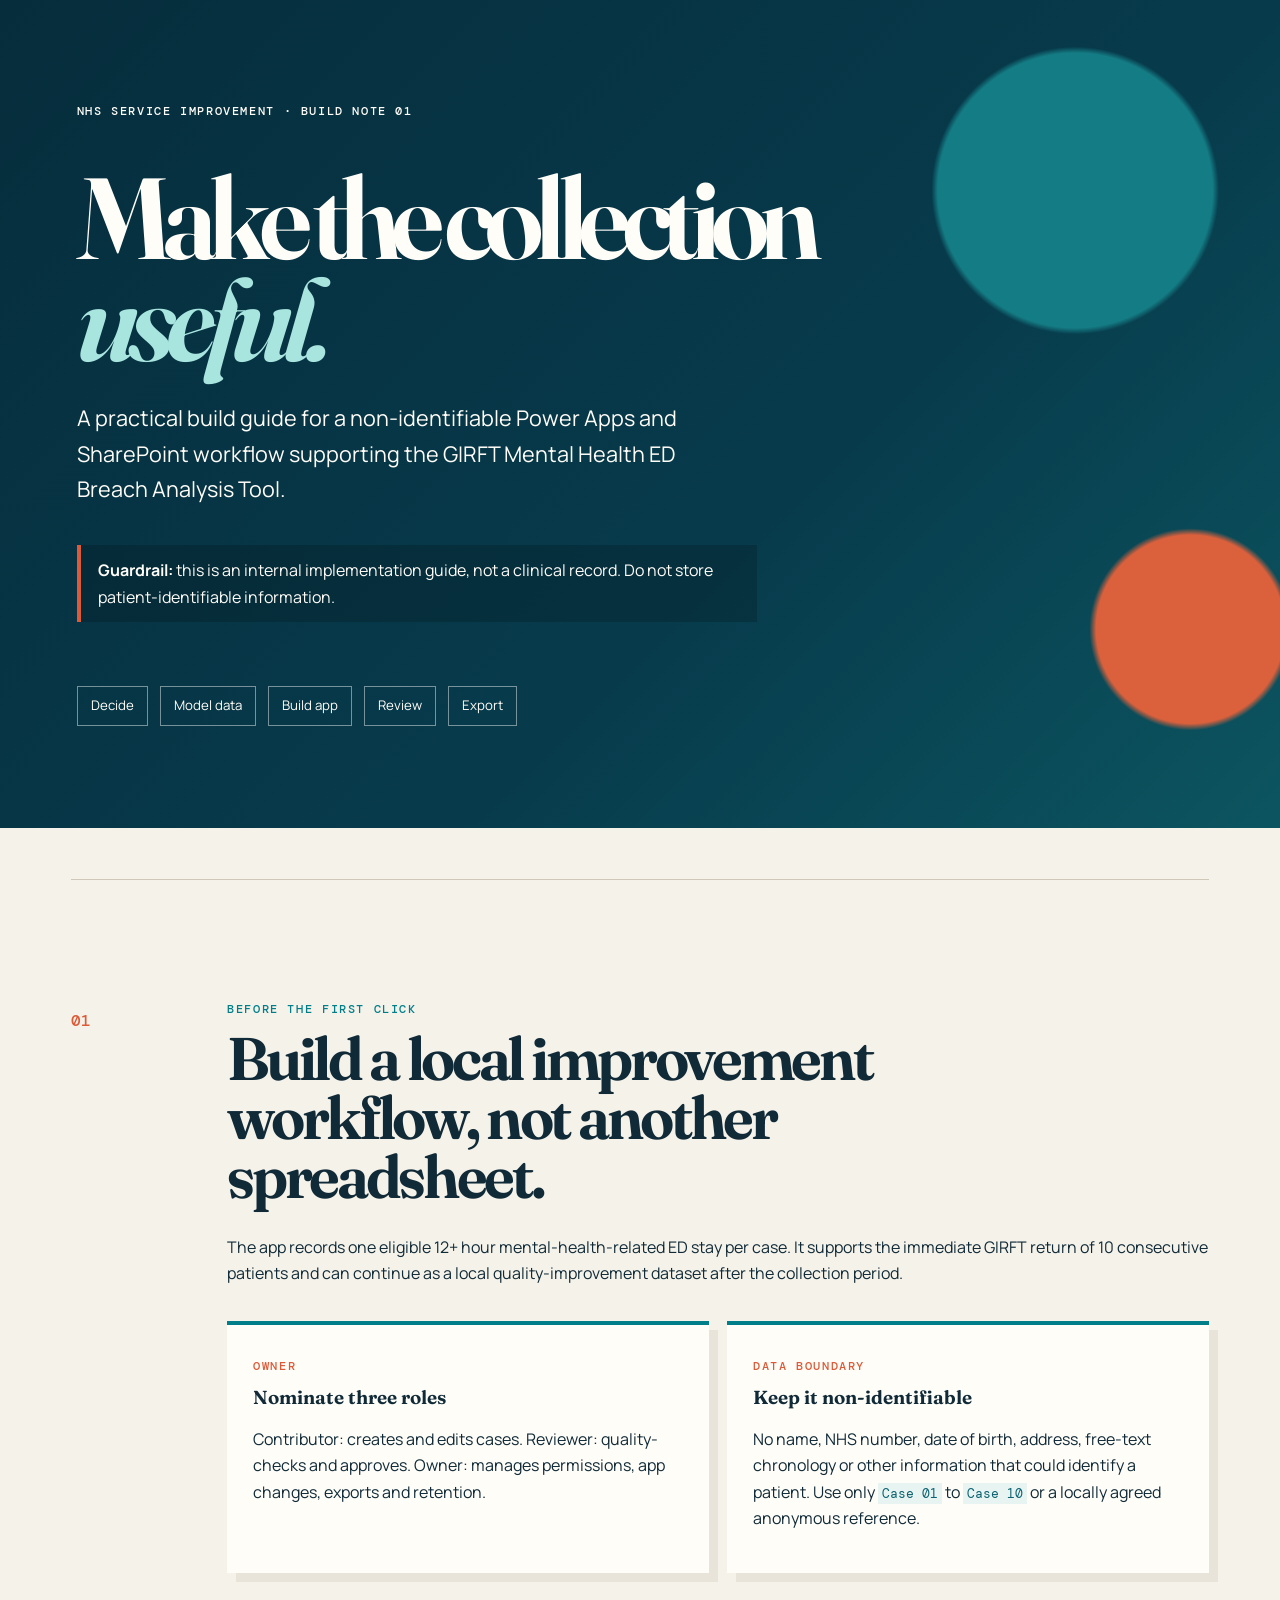
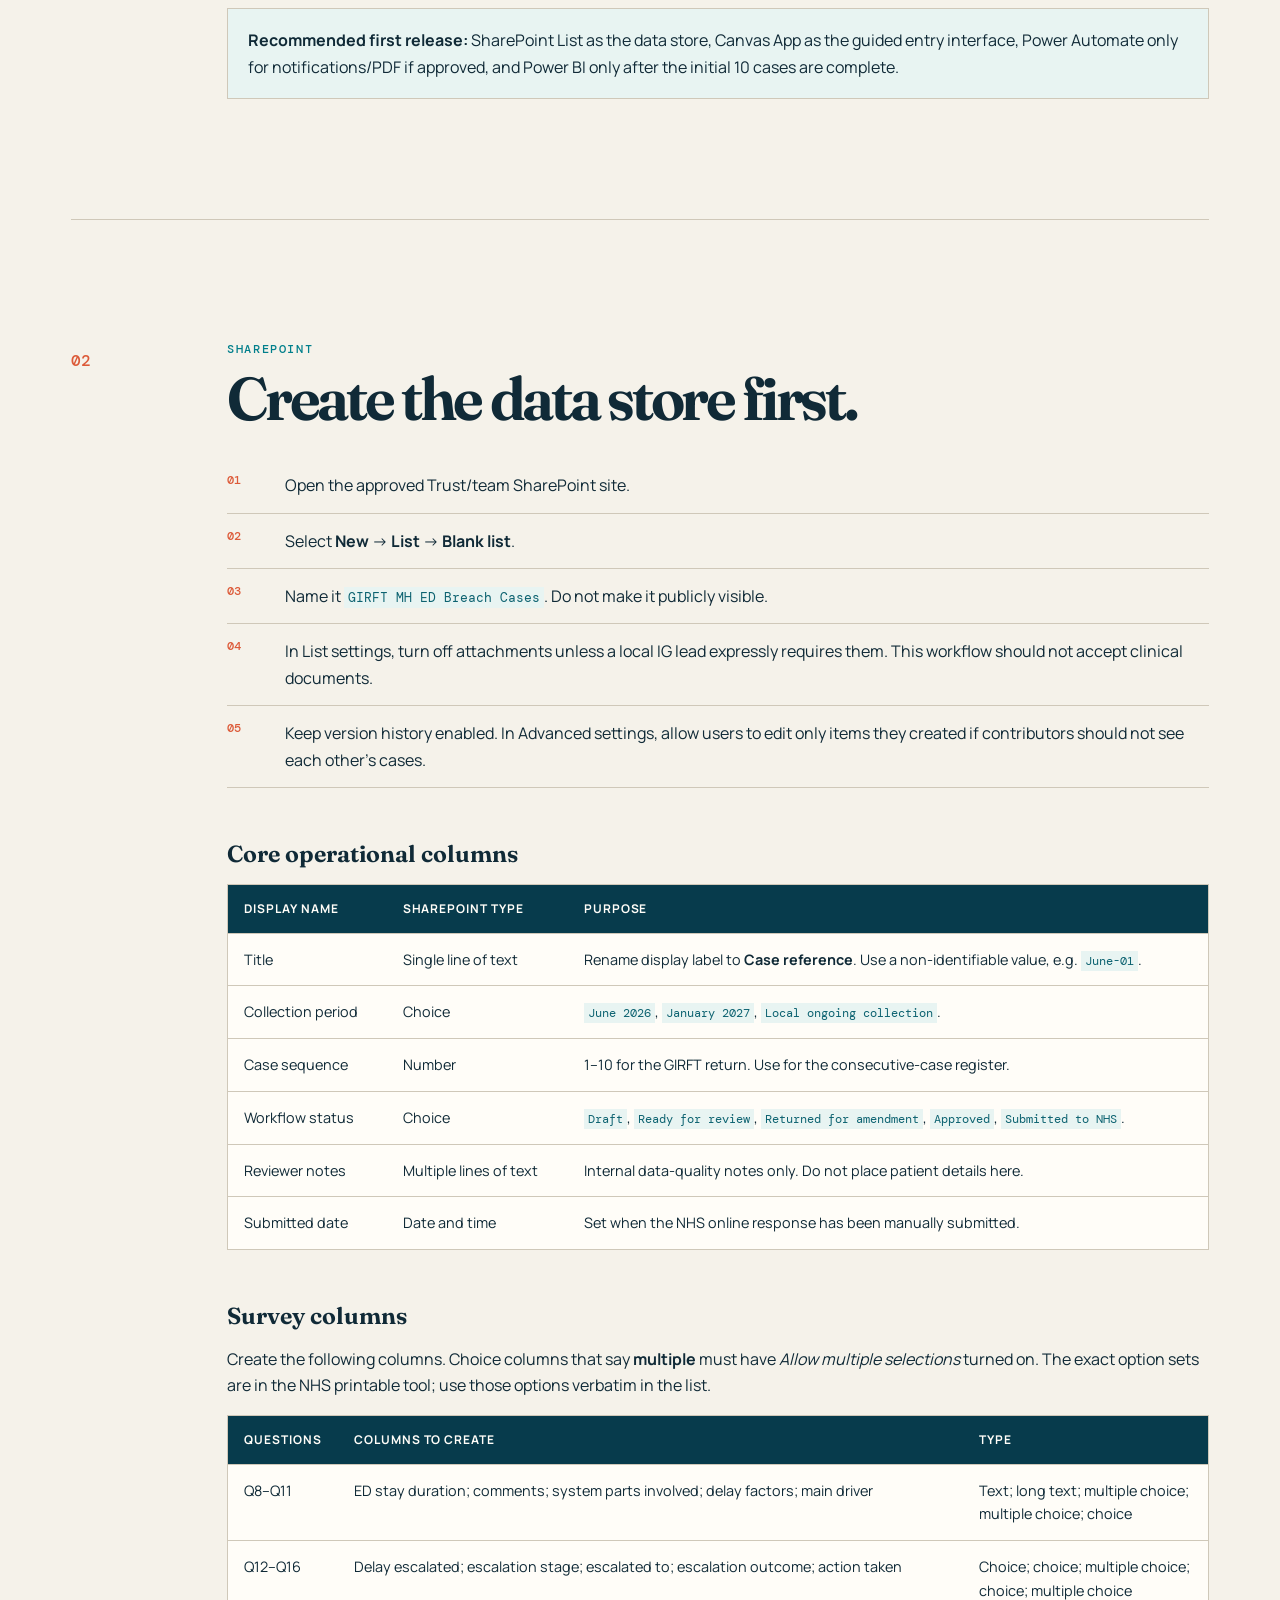
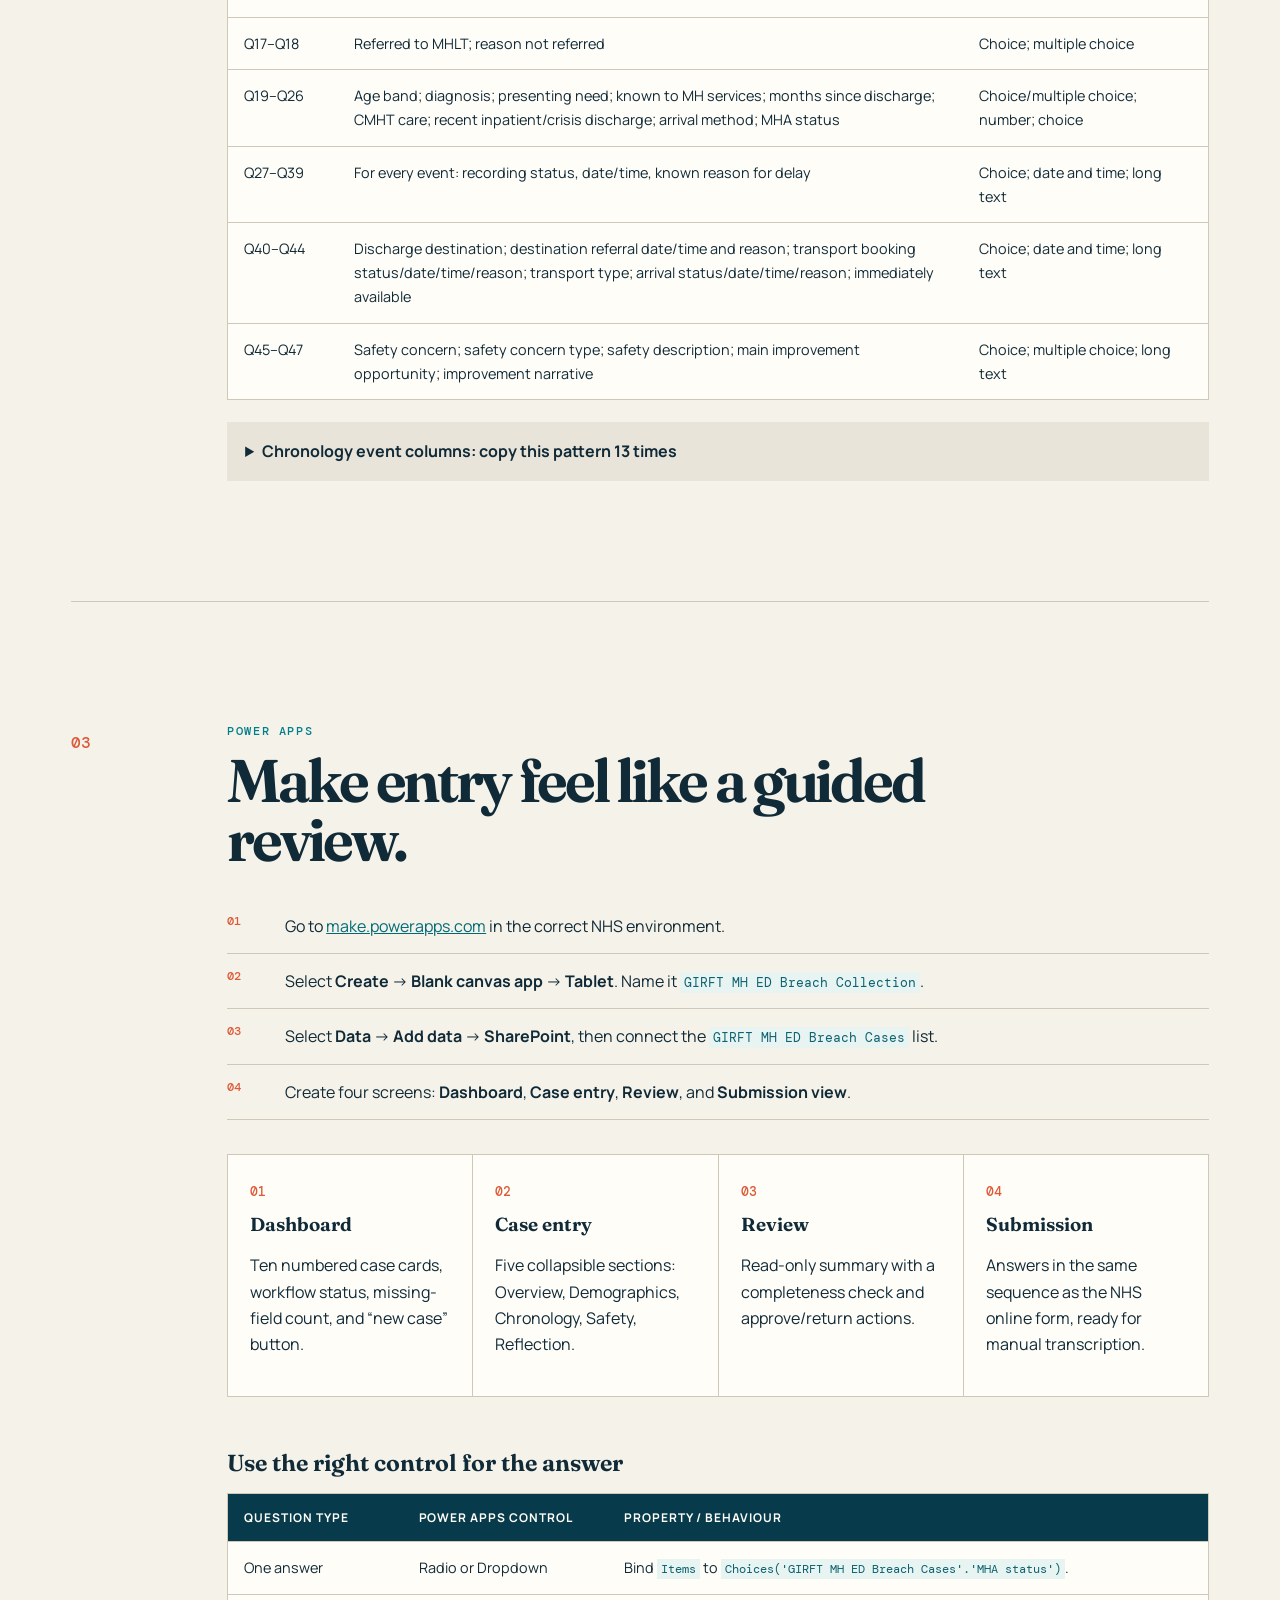
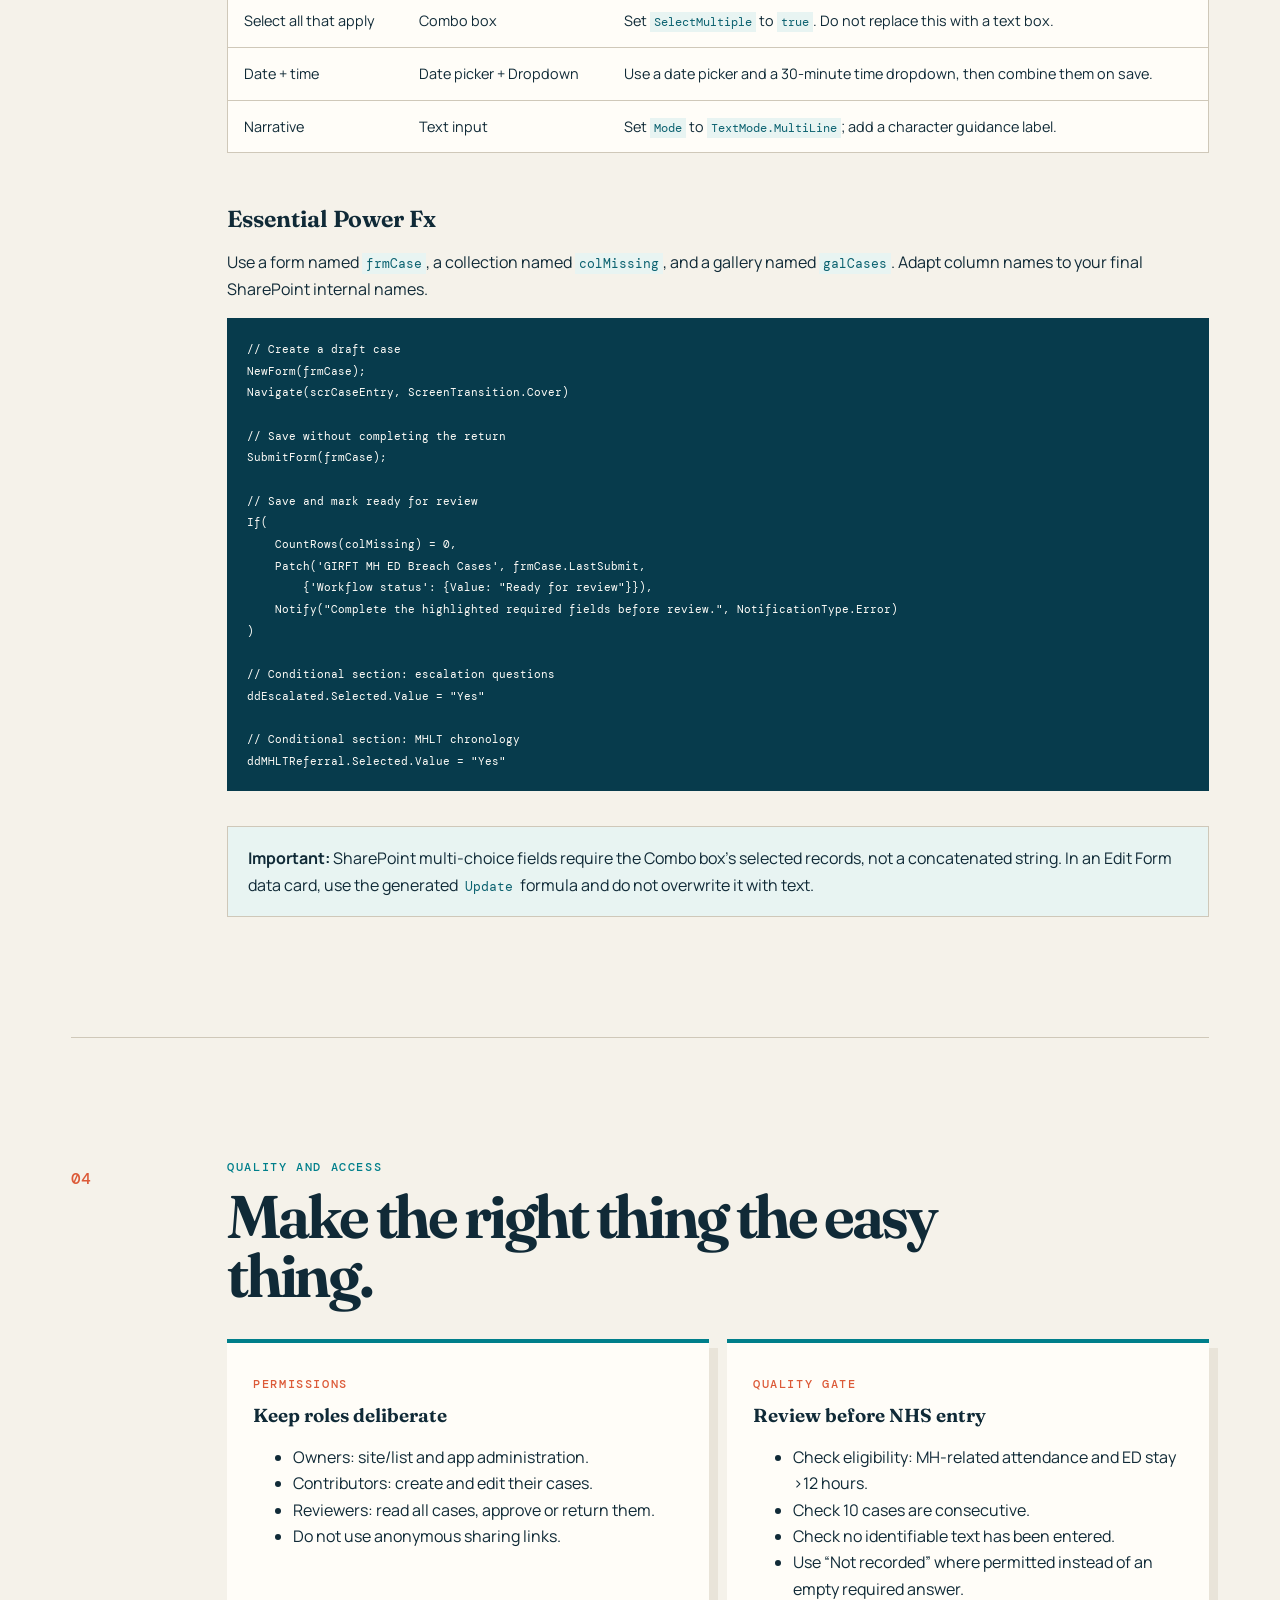
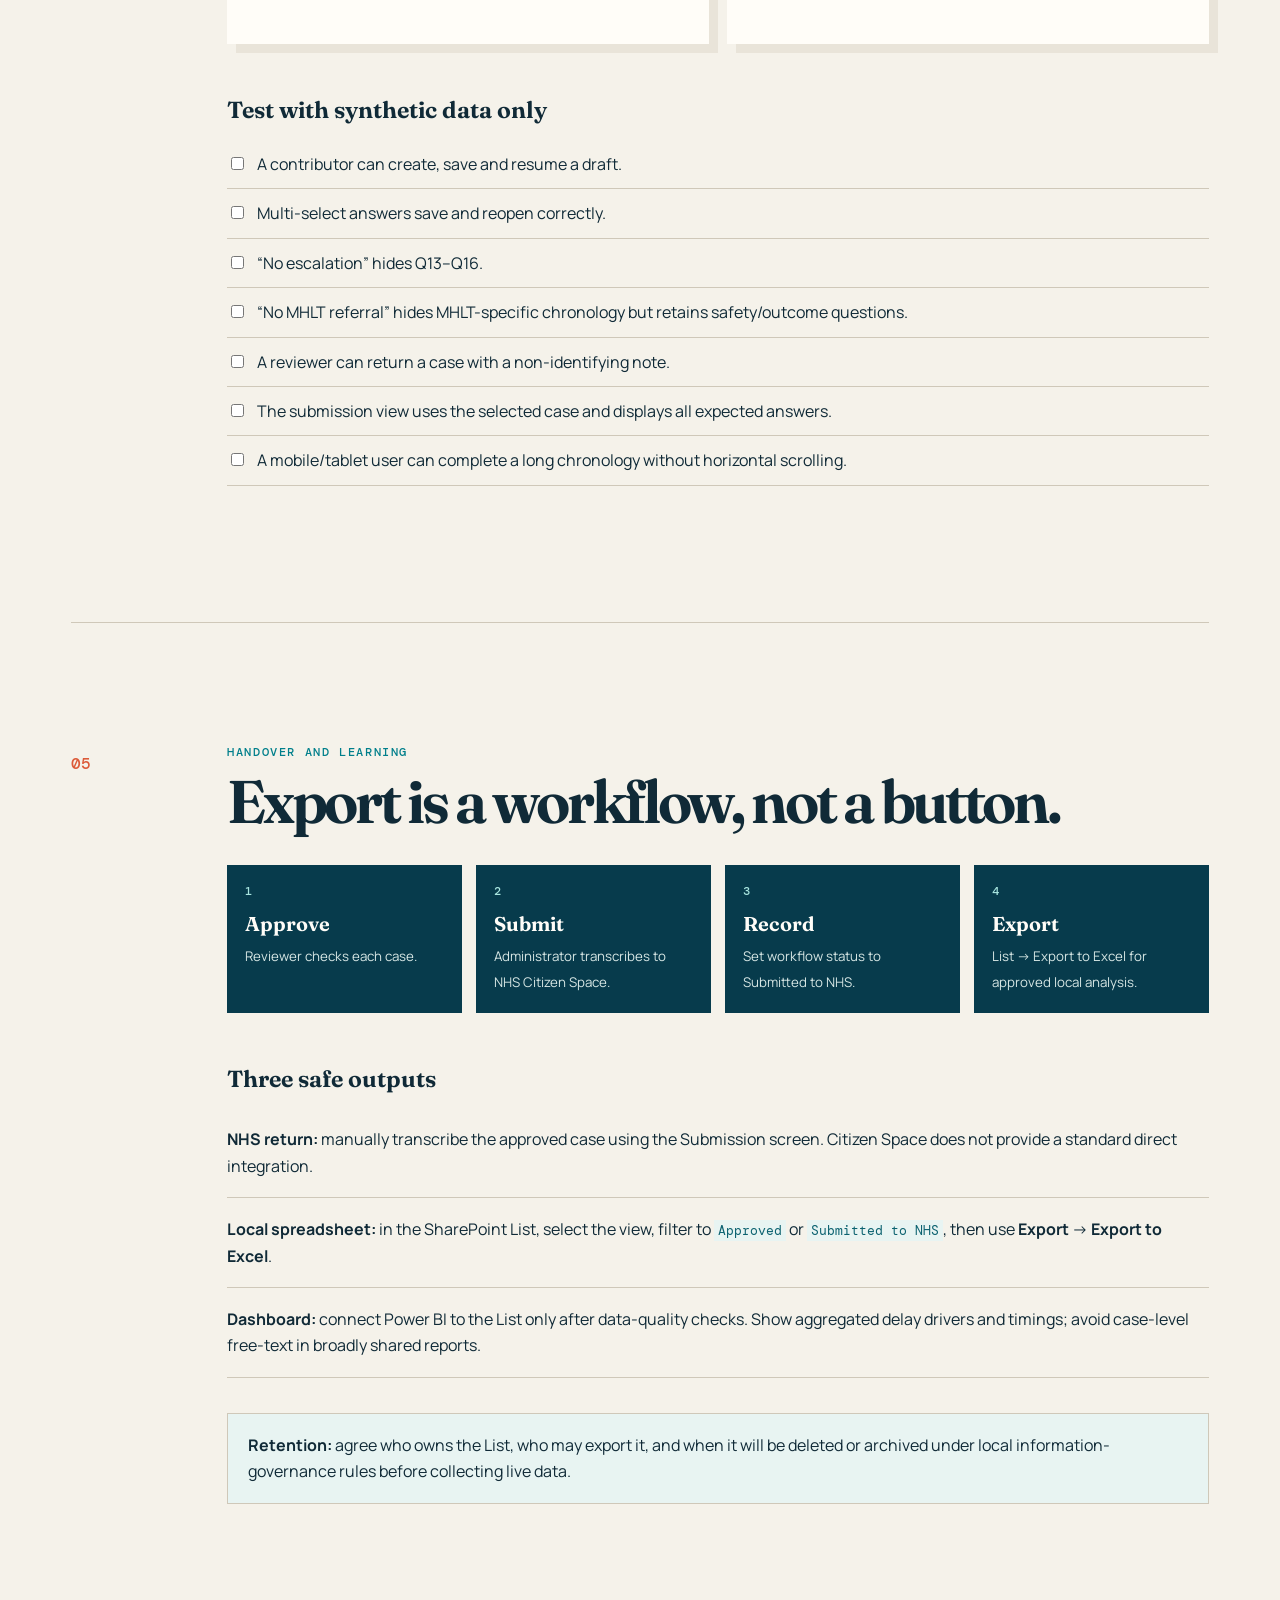
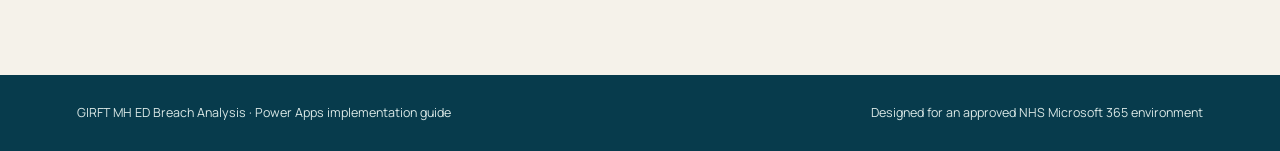
==== index.html @ f02ad66b "docs: add Power Apps implementation guide" ====
<!doctype html>
<html lang="en-GB">
  <head>
    <meta charset="UTF-8" />
    <meta name="viewport" content="width=device-width, initial-scale=1.0" />
    <meta name="description" content="Build guide for a non-identifiable GIRFT Mental Health ED Breach Analysis Power App." />
    <title>GIRFT MH ED Breach Analysis | Power Apps Build Guide</title>
    <link rel="preconnect" href="https://fonts.googleapis.com" />
    <link rel="preconnect" href="https://fonts.gstatic.com" crossorigin />
    <link href="https://fonts.googleapis.com/css2?family=DM+Mono:wght@400;500&family=Fraunces:opsz,wght@9..144,500;9..144,650&family=Manrope:wght@400;500;600;700&display=swap" rel="stylesheet" />
    <link rel="stylesheet" href="styles.css" />
  </head>
  <body>
    <header class="masthead">
      <div class="eyebrow">NHS SERVICE IMPROVEMENT · BUILD NOTE 01</div>
      <h1>Make the collection<br /><em>useful.</em></h1>
      <p class="lede">A practical build guide for a non-identifiable Power Apps and SharePoint workflow supporting the GIRFT Mental Health ED Breach Analysis Tool.</p>
      <div class="guardrail"><strong>Guardrail:</strong> this is an internal implementation guide, not a clinical record. Do not store patient-identifiable information.</div>
      <nav aria-label="Page sections">
        <a href="#decision">Decide</a>
        <a href="#list">Model data</a>
        <a href="#app">Build app</a>
        <a href="#review">Review</a>
        <a href="#export">Export</a>
      </nav>
    </header>

    <main>
      <section id="decision" class="chapter introduction">
        <div class="chapter-number">01</div>
        <div>
          <p class="kicker">Before the first click</p>
          <h2>Build a local improvement workflow, not another spreadsheet.</h2>
          <p>The app records one eligible 12+ hour mental-health-related ED stay per case. It supports the immediate GIRFT return of 10 consecutive patients and can continue as a local quality-improvement dataset after the collection period.</p>
          <div class="two-up cards">
            <article class="card">
              <span class="tag">OWNER</span>
              <h3>Nominate three roles</h3>
              <p>Contributor: creates and edits cases. Reviewer: quality-checks and approves. Owner: manages permissions, app changes, exports and retention.</p>
            </article>
            <article class="card">
              <span class="tag">DATA BOUNDARY</span>
              <h3>Keep it non-identifiable</h3>
              <p>No name, NHS number, date of birth, address, free-text chronology or other information that could identify a patient. Use only <code>Case 01</code> to <code>Case 10</code> or a locally agreed anonymous reference.</p>
            </article>
          </div>
          <aside class="note"><strong>Recommended first release:</strong> SharePoint List as the data store, Canvas App as the guided entry interface, Power Automate only for notifications/PDF if approved, and Power BI only after the initial 10 cases are complete.</aside>
        </div>
      </section>

      <section id="list" class="chapter">
        <div class="chapter-number">02</div>
        <div>
          <p class="kicker">SharePoint</p>
          <h2>Create the data store first.</h2>
          <ol class="steps">
            <li>Open the approved Trust/team SharePoint site.</li>
            <li>Select <strong>New</strong> → <strong>List</strong> → <strong>Blank list</strong>.</li>
            <li>Name it <code>GIRFT MH ED Breach Cases</code>. Do not make it publicly visible.</li>
            <li>In List settings, turn off attachments unless a local IG lead expressly requires them. This workflow should not accept clinical documents.</li>
            <li>Keep version history enabled. In Advanced settings, allow users to edit only items they created if contributors should not see each other's cases.</li>
          </ol>

          <h3 class="subhead">Core operational columns</h3>
          <div class="table-wrap">
            <table>
              <thead><tr><th>Display name</th><th>SharePoint type</th><th>Purpose</th></tr></thead>
              <tbody>
                <tr><td>Title</td><td>Single line of text</td><td>Rename display label to <strong>Case reference</strong>. Use a non-identifiable value, e.g. <code>June-01</code>.</td></tr>
                <tr><td>Collection period</td><td>Choice</td><td><code>June 2026</code>, <code>January 2027</code>, <code>Local ongoing collection</code>.</td></tr>
                <tr><td>Case sequence</td><td>Number</td><td>1–10 for the GIRFT return. Use for the consecutive-case register.</td></tr>
                <tr><td>Workflow status</td><td>Choice</td><td><code>Draft</code>, <code>Ready for review</code>, <code>Returned for amendment</code>, <code>Approved</code>, <code>Submitted to NHS</code>.</td></tr>
                <tr><td>Reviewer notes</td><td>Multiple lines of text</td><td>Internal data-quality notes only. Do not place patient details here.</td></tr>
                <tr><td>Submitted date</td><td>Date and time</td><td>Set when the NHS online response has been manually submitted.</td></tr>
              </tbody>
            </table>
          </div>

          <h3 class="subhead">Survey columns</h3>
          <p>Create the following columns. Choice columns that say <strong>multiple</strong> must have <em>Allow multiple selections</em> turned on. The exact option sets are in the NHS printable tool; use those options verbatim in the list.</p>
          <div class="table-wrap">
            <table>
              <thead><tr><th>Questions</th><th>Columns to create</th><th>Type</th></tr></thead>
              <tbody>
                <tr><td>Q8–Q11</td><td>ED stay duration; comments; system parts involved; delay factors; main driver</td><td>Text; long text; multiple choice; multiple choice; choice</td></tr>
                <tr><td>Q12–Q16</td><td>Delay escalated; escalation stage; escalated to; escalation outcome; action taken</td><td>Choice; choice; multiple choice; choice; multiple choice</td></tr>
                <tr><td>Q17–Q18</td><td>Referred to MHLT; reason not referred</td><td>Choice; multiple choice</td></tr>
                <tr><td>Q19–Q26</td><td>Age band; diagnosis; presenting need; known to MH services; months since discharge; CMHT care; recent inpatient/crisis discharge; arrival method; MHA status</td><td>Choice/multiple choice; number; choice</td></tr>
                <tr><td>Q27–Q39</td><td>For every event: recording status, date/time, known reason for delay</td><td>Choice; date and time; long text</td></tr>
                <tr><td>Q40–Q44</td><td>Discharge destination; destination referral date/time and reason; transport booking status/date/time/reason; transport type; arrival status/date/time/reason; immediately available</td><td>Choice; date and time; long text</td></tr>
                <tr><td>Q45–Q47</td><td>Safety concern; safety concern type; safety description; main improvement opportunity; improvement narrative</td><td>Choice; multiple choice; long text</td></tr>
              </tbody>
            </table>
          </div>

          <details>
            <summary>Chronology event columns: copy this pattern 13 times</summary>
            <p>Create this three-column pattern for: ED arrival; MHLT referral; MHLT response; MHLT assessment commenced; MHLT assessment completed; MHA referral to AMHP; MHA assessment commenced; MHA assessment completed; crisis gatekeeping referral; crisis gatekeeping; decision to admit; bed allocated; ED discharge.</p>
            <pre><code>ED arrival recorded?       Choice: Clearly documented / Not recorded / Not applicable
ED arrival date and time   Date and time
ED arrival delay reason    Multiple lines of text</code></pre>
          </details>
        </div>
      </section>

      <section id="app" class="chapter">
        <div class="chapter-number">03</div>
        <div>
          <p class="kicker">Power Apps</p>
          <h2>Make entry feel like a guided review.</h2>
          <ol class="steps">
            <li>Go to <a href="https://make.powerapps.com/" target="_blank" rel="noreferrer">make.powerapps.com</a> in the correct NHS environment.</li>
            <li>Select <strong>Create</strong> → <strong>Blank canvas app</strong> → <strong>Tablet</strong>. Name it <code>GIRFT MH ED Breach Collection</code>.</li>
            <li>Select <strong>Data</strong> → <strong>Add data</strong> → <strong>SharePoint</strong>, then connect the <code>GIRFT MH ED Breach Cases</code> list.</li>
            <li>Create four screens: <strong>Dashboard</strong>, <strong>Case entry</strong>, <strong>Review</strong>, and <strong>Submission view</strong>.</li>
          </ol>
          <div class="screen-grid">
            <article class="screen-card"><span>01</span><h3>Dashboard</h3><p>Ten numbered case cards, workflow status, missing-field count, and “new case” button.</p></article>
            <article class="screen-card"><span>02</span><h3>Case entry</h3><p>Five collapsible sections: Overview, Demographics, Chronology, Safety, Reflection.</p></article>
            <article class="screen-card"><span>03</span><h3>Review</h3><p>Read-only summary with a completeness check and approve/return actions.</p></article>
            <article class="screen-card"><span>04</span><h3>Submission</h3><p>Answers in the same sequence as the NHS online form, ready for manual transcription.</p></article>
          </div>

          <h3 class="subhead">Use the right control for the answer</h3>
          <div class="table-wrap">
            <table>
              <thead><tr><th>Question type</th><th>Power Apps control</th><th>Property / behaviour</th></tr></thead>
              <tbody>
                <tr><td>One answer</td><td>Radio or Dropdown</td><td>Bind <code>Items</code> to <code>Choices('GIRFT MH ED Breach Cases'.'MHA status')</code>.</td></tr>
                <tr><td>Select all that apply</td><td>Combo box</td><td>Set <code>SelectMultiple</code> to <code>true</code>. Do not replace this with a text box.</td></tr>
                <tr><td>Date + time</td><td>Date picker + Dropdown</td><td>Use a date picker and a 30-minute time dropdown, then combine them on save.</td></tr>
                <tr><td>Narrative</td><td>Text input</td><td>Set <code>Mode</code> to <code>TextMode.MultiLine</code>; add a character guidance label.</td></tr>
              </tbody>
            </table>
          </div>

          <h3 class="subhead">Essential Power Fx</h3>
          <p>Use a form named <code>frmCase</code>, a collection named <code>colMissing</code>, and a gallery named <code>galCases</code>. Adapt column names to your final SharePoint internal names.</p>
          <pre><code>// Create a draft case
NewForm(frmCase);
Navigate(scrCaseEntry, ScreenTransition.Cover)

// Save without completing the return
SubmitForm(frmCase);

// Save and mark ready for review
If(
    CountRows(colMissing) = 0,
    Patch('GIRFT MH ED Breach Cases', frmCase.LastSubmit,
        {'Workflow status': {Value: "Ready for review"}}),
    Notify("Complete the highlighted required fields before review.", NotificationType.Error)
)

// Conditional section: escalation questions
ddEscalated.Selected.Value = "Yes"

// Conditional section: MHLT chronology
ddMHLTReferral.Selected.Value = "Yes"</code></pre>
          <aside class="note"><strong>Important:</strong> SharePoint multi-choice fields require the Combo box’s selected records, not a concatenated string. In an Edit Form data card, use the generated <code>Update</code> formula and do not overwrite it with text.</aside>
        </div>
      </section>

      <section id="review" class="chapter">
        <div class="chapter-number">04</div>
        <div>
          <p class="kicker">Quality and access</p>
          <h2>Make the right thing the easy thing.</h2>
          <div class="two-up cards">
            <article class="card">
              <span class="tag">PERMISSIONS</span>
              <h3>Keep roles deliberate</h3>
              <ul>
                <li>Owners: site/list and app administration.</li>
                <li>Contributors: create and edit their cases.</li>
                <li>Reviewers: read all cases, approve or return them.</li>
                <li>Do not use anonymous sharing links.</li>
              </ul>
            </article>
            <article class="card">
              <span class="tag">QUALITY GATE</span>
              <h3>Review before NHS entry</h3>
              <ul>
                <li>Check eligibility: MH-related attendance and ED stay &gt;12 hours.</li>
                <li>Check 10 cases are consecutive.</li>
                <li>Check no identifiable text has been entered.</li>
                <li>Use “Not recorded” where permitted instead of an empty required answer.</li>
              </ul>
            </article>
          </div>
          <h3 class="subhead">Test with synthetic data only</h3>
          <ol class="checklist">
            <li><input type="checkbox" /> A contributor can create, save and resume a draft.</li>
            <li><input type="checkbox" /> Multi-select answers save and reopen correctly.</li>
            <li><input type="checkbox" /> “No escalation” hides Q13–Q16.</li>
            <li><input type="checkbox" /> “No MHLT referral” hides MHLT-specific chronology but retains safety/outcome questions.</li>
            <li><input type="checkbox" /> A reviewer can return a case with a non-identifying note.</li>
            <li><input type="checkbox" /> The submission view uses the selected case and displays all expected answers.</li>
            <li><input type="checkbox" /> A mobile/tablet user can complete a long chronology without horizontal scrolling.</li>
          </ol>
        </div>
      </section>

      <section id="export" class="chapter export">
        <div class="chapter-number">05</div>
        <div>
          <p class="kicker">Handover and learning</p>
          <h2>Export is a workflow, not a button.</h2>
          <div class="flow" aria-label="Export workflow">
            <div><span>1</span><strong>Approve</strong><small>Reviewer checks each case.</small></div>
            <div><span>2</span><strong>Submit</strong><small>Administrator transcribes to NHS Citizen Space.</small></div>
            <div><span>3</span><strong>Record</strong><small>Set workflow status to Submitted to NHS.</small></div>
            <div><span>4</span><strong>Export</strong><small>List → Export to Excel for approved local analysis.</small></div>
          </div>
          <h3 class="subhead">Three safe outputs</h3>
          <ul class="outputs">
            <li><strong>NHS return:</strong> manually transcribe the approved case using the Submission screen. Citizen Space does not provide a standard direct integration.</li>
            <li><strong>Local spreadsheet:</strong> in the SharePoint List, select the view, filter to <code>Approved</code> or <code>Submitted to NHS</code>, then use <strong>Export</strong> → <strong>Export to Excel</strong>.</li>
            <li><strong>Dashboard:</strong> connect Power BI to the List only after data-quality checks. Show aggregated delay drivers and timings; avoid case-level free-text in broadly shared reports.</li>
          </ul>
          <aside class="note"><strong>Retention:</strong> agree who owns the List, who may export it, and when it will be deleted or archived under local information-governance rules before collecting live data.</aside>
        </div>
      </section>
    </main>

    <footer>
      <span>GIRFT MH ED Breach Analysis · Power Apps implementation guide</span>
      <span>Designed for an approved NHS Microsoft 365 environment</span>
    </footer>
  </body>
</html>
---- styles.css ----
:root { --ink:#102a37; --deep:#073b4c; --blue:#007f8b; --aqua:#d9eff0; --paper:#f5f2ea; --mist:#e9e4d9; --line:#cfc8b9; --signal:#dc5a38; --white:#fffdf8; }
* { box-sizing:border-box; }
html { scroll-behavior:smooth; }
body { margin:0; background:var(--paper); color:var(--ink); font-family:Manrope, sans-serif; font-size:16px; line-height:1.65; }
.masthead { min-height:92vh; padding:8vw max(6vw, 24px) 48px; color:var(--white); background:radial-gradient(circle at 84% 23%, #147c84 0 11%, transparent 11.5%), radial-gradient(circle at 93% 76%, #db603c 0 7%, transparent 7.5%), linear-gradient(135deg, #062d3c 0%, #073b4c 61%, #0c5560 100%); position:relative; overflow:hidden; }
.masthead::after { content:""; position:absolute; inset:0; opacity:.22; background-image:linear-gradient(90deg, transparent 49.8%, rgba(255,255,255,.35) 50%, transparent 50.2%),linear-gradient(0deg, transparent 49.8%, rgba(255,255,255,.35) 50%, transparent 50.2%); background-size:38px 38px; pointer-events:none; }
.masthead > * { position:relative; z-index:1; max-width:920px; }
.eyebrow, .kicker, .tag { letter-spacing:.14em; text-transform:uppercase; font-family:"DM Mono", monospace; font-size:.72rem; font-weight:500; }
.masthead h1 { font:650 clamp(3.6rem, 9vw, 8rem)/.88 Fraunces, serif; letter-spacing:-.075em; margin:.4em 0 .26em; max-width:850px; }
.masthead h1 em { color:#a8e5df; font-style:italic; }
.lede { max-width:620px; font-size:clamp(1.08rem, 2vw, 1.35rem); }
.guardrail { max-width:680px; margin-top:2.4rem; border-left:4px solid var(--signal); padding:12px 17px; background:rgba(0,0,0,.18); }
nav { display:flex; gap:12px; flex-wrap:wrap; margin-top:4rem; }
nav a { border:1px solid rgba(255,255,255,.45); color:inherit; padding:8px 13px; text-decoration:none; font-size:.83rem; transition:.2s; } nav a:hover { background:var(--white); color:var(--deep); }
main { max-width:1240px; margin:auto; padding:4vw max(4vw, 24px); }
.chapter { display:grid; grid-template-columns:92px minmax(0, 1fr); gap:clamp(22px, 5vw, 68px); padding:clamp(56px, 10vw, 120px) 0; border-top:1px solid var(--line); }
.chapter-number { color:var(--signal); font:500 1rem "DM Mono", monospace; padding-top:10px; }
.kicker { color:var(--blue); margin:0 0 10px; }
h2 { font:650 clamp(2.1rem, 4.7vw, 4.5rem)/.98 Fraunces, serif; letter-spacing:-.055em; max-width:850px; margin:0 0 28px; }
h3 { font:650 1.18rem/1.2 Fraunces, serif; margin:10px 0; }
.subhead { margin:52px 0 16px; font-size:1.45rem; }
.two-up { display:grid; grid-template-columns:repeat(2, minmax(0,1fr)); gap:18px; }
.cards { margin-top:34px; }
.card { background:var(--white); padding:26px; border-top:4px solid var(--blue); box-shadow:9px 9px 0 var(--mist); }
.tag { color:var(--signal); }
.note { border:1px solid var(--line); margin-top:35px; padding:18px 20px; background:#e8f4f2; }
.steps { list-style:none; padding:0; counter-reset:step; margin:30px 0; }
.steps li { position:relative; padding:14px 16px 14px 58px; border-bottom:1px solid var(--line); counter-increment:step; }
.steps li::before { content:counter(step, decimal-leading-zero); position:absolute; left:0; color:var(--signal); font:500 .78rem "DM Mono", monospace; }
table { width:100%; border-collapse:collapse; font-size:.9rem; min-width:670px; }
.table-wrap { border:1px solid var(--line); overflow-x:auto; background:var(--white); }
th { text-align:left; color:var(--white); background:var(--deep); font-size:.75rem; letter-spacing:.08em; text-transform:uppercase; }
th,td { padding:14px 16px; vertical-align:top; border-bottom:1px solid var(--line); }
tr:last-child td { border:0; }
code, pre { font-family:"DM Mono", monospace; font-size:.82em; }
code { color:#0c6270; background:#e8f4f2; padding:2px 4px; }
details { margin-top:22px; padding:16px 18px; background:var(--mist); } summary { cursor:pointer; font-weight:700; } pre { white-space:pre-wrap; color:var(--white); background:var(--deep); padding:20px; overflow:auto; } pre code { color:inherit; background:none; padding:0; }
.screen-grid { display:grid; grid-template-columns:repeat(4, minmax(0,1fr)); gap:1px; margin:34px 0; background:var(--line); border:1px solid var(--line); }
.screen-card { min-height:180px; padding:22px; background:var(--white); } .screen-card span { color:var(--signal); font:500 .8rem "DM Mono", monospace; }
.checklist { list-style:none; padding:0; } .checklist li { padding:11px 0; border-bottom:1px solid var(--line); } .checklist input { accent-color:var(--blue); margin-right:10px; }
.flow { display:grid; grid-template-columns:repeat(4,1fr); gap:14px; margin:34px 0 20px; } .flow div { padding:18px; background:var(--deep); color:var(--white); } .flow span { display:block; color:#a8e5df; font:500 .78rem "DM Mono", monospace; } .flow strong { display:block; margin:12px 0 6px; font:650 1.25rem Fraunces,serif; } .flow small { color:#d6e6e4; }
.outputs { padding:0; list-style:none; } .outputs li { padding:18px 0; border-bottom:1px solid var(--line); }
a { color:#006b77; } footer { display:flex; justify-content:space-between; gap:24px; padding:28px max(6vw,24px); color:#dae8e6; background:var(--deep); font-size:.78rem; }
@media (max-width:760px) { .masthead { min-height:auto; padding-top:88px; } .chapter { grid-template-columns:1fr; gap:8px; } .two-up,.flow { grid-template-columns:1fr; } .screen-grid { grid-template-columns:repeat(2,1fr); } footer { display:block; } footer span { display:block; margin-bottom:7px; } }
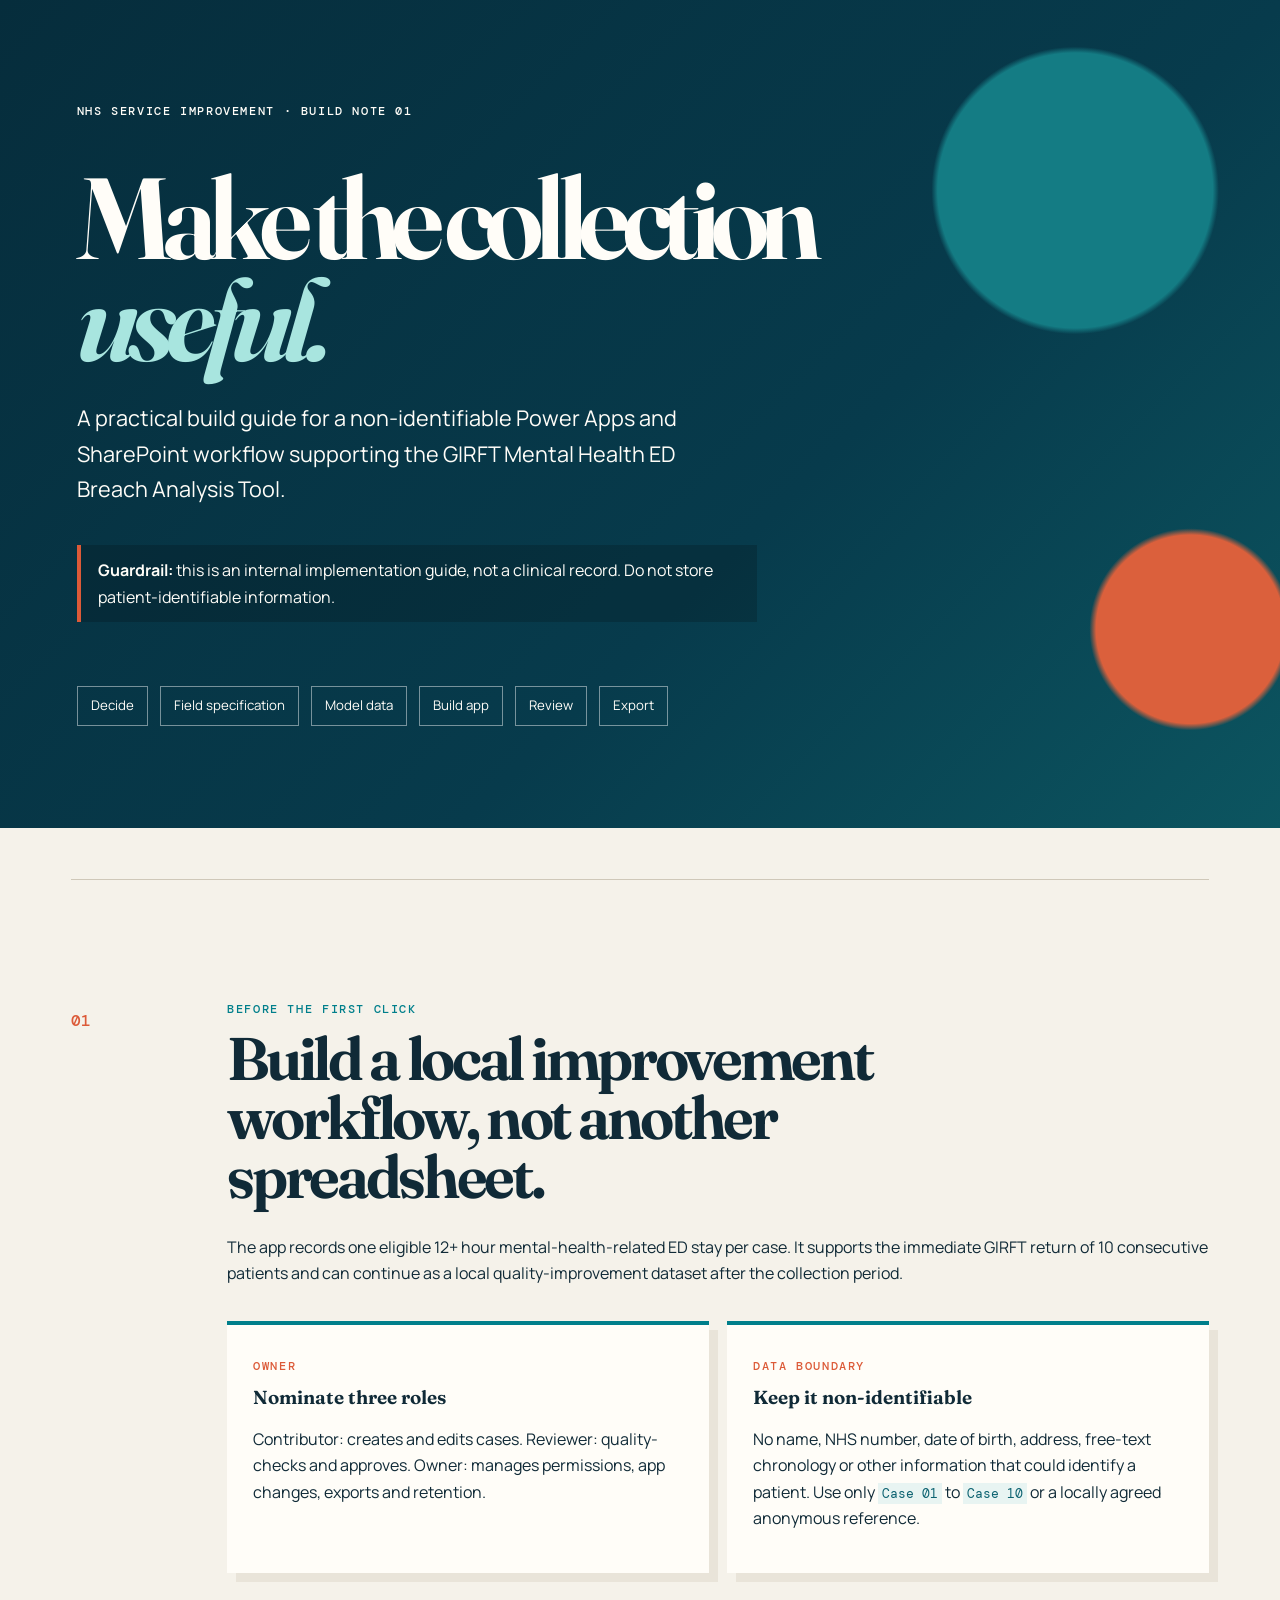
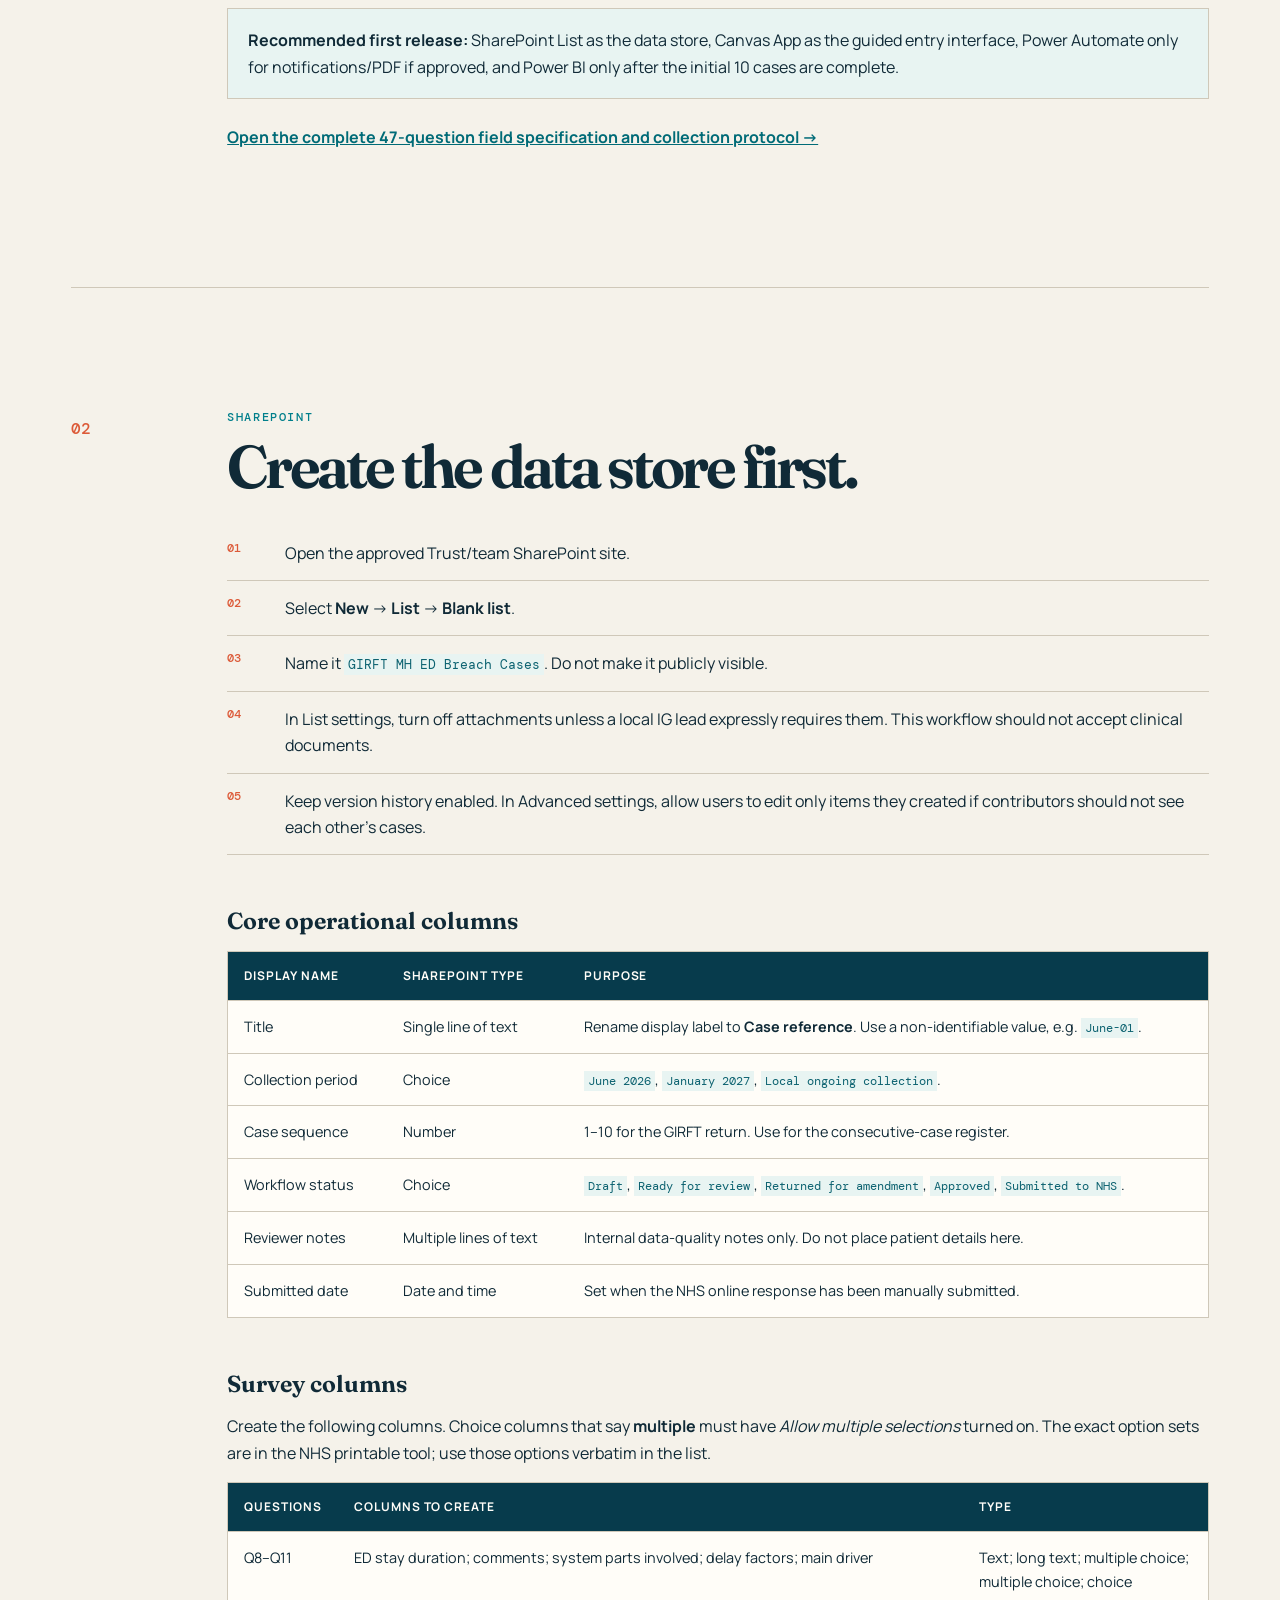
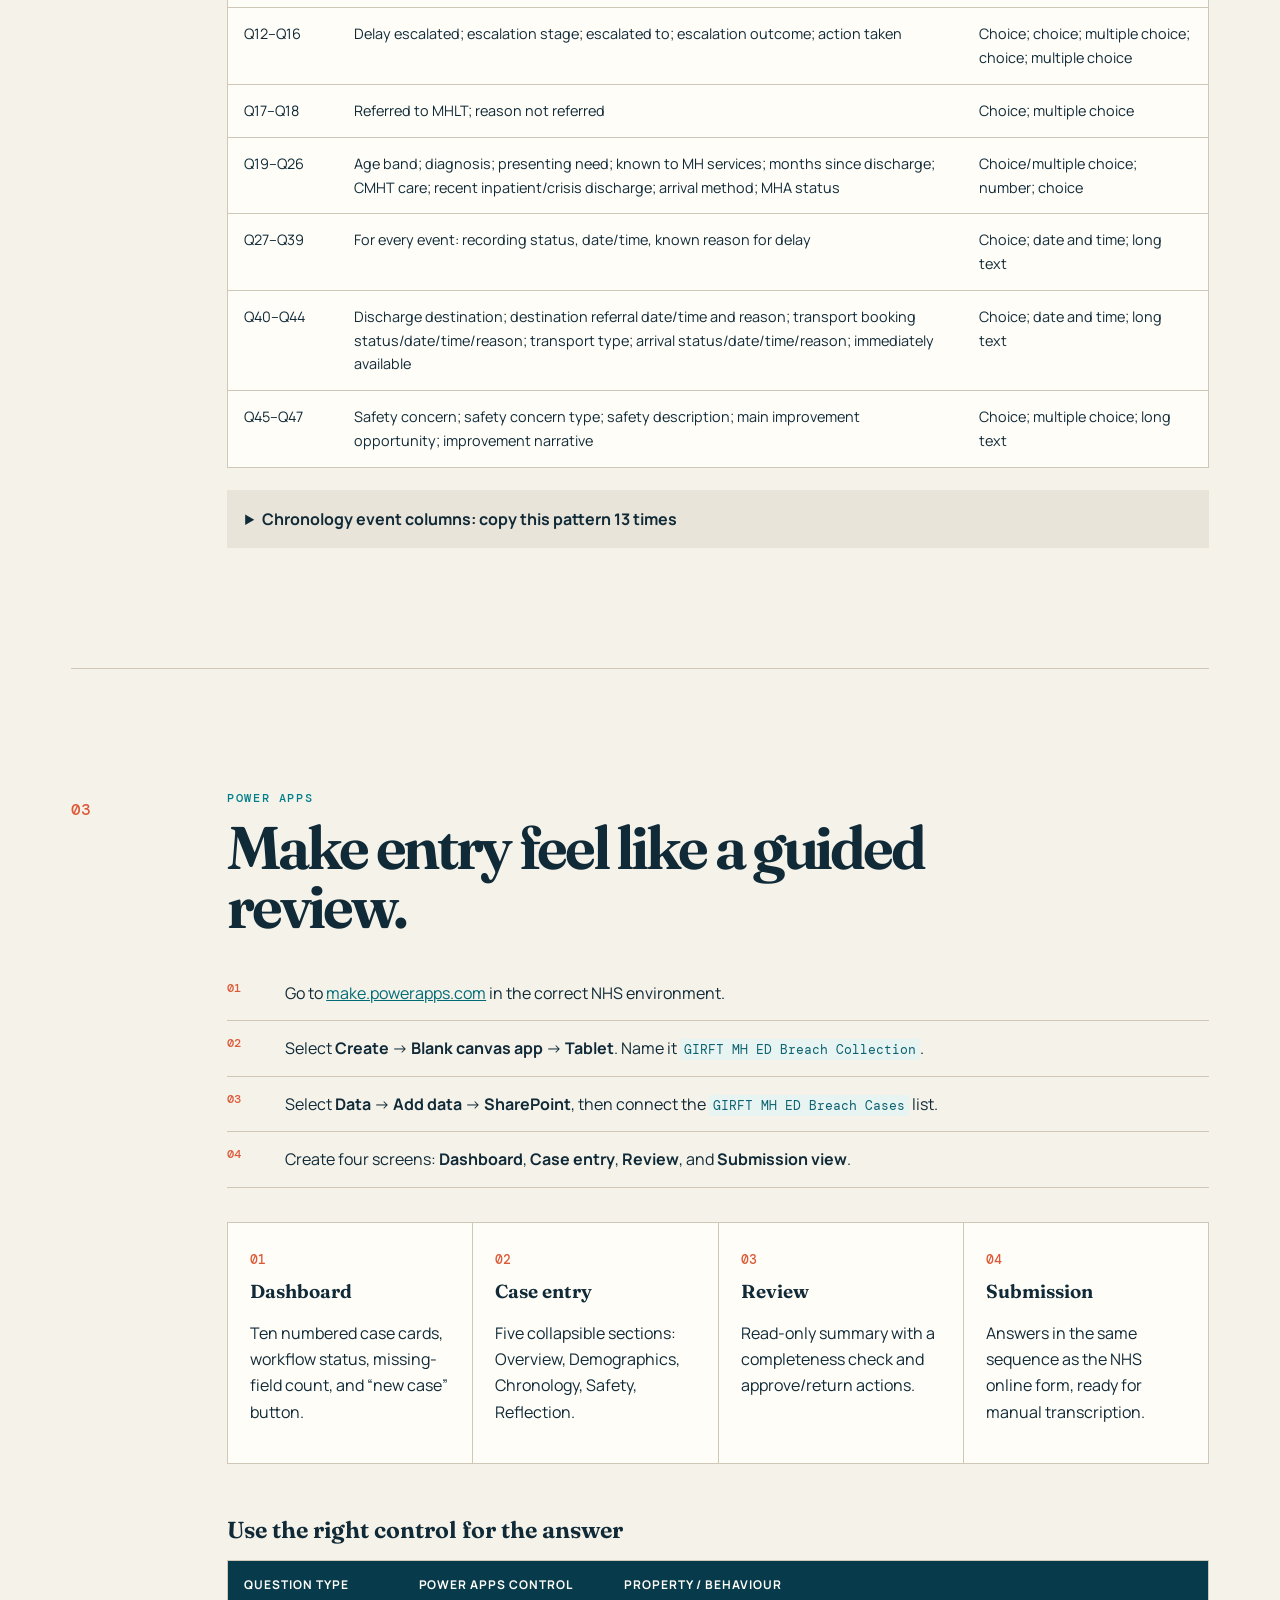
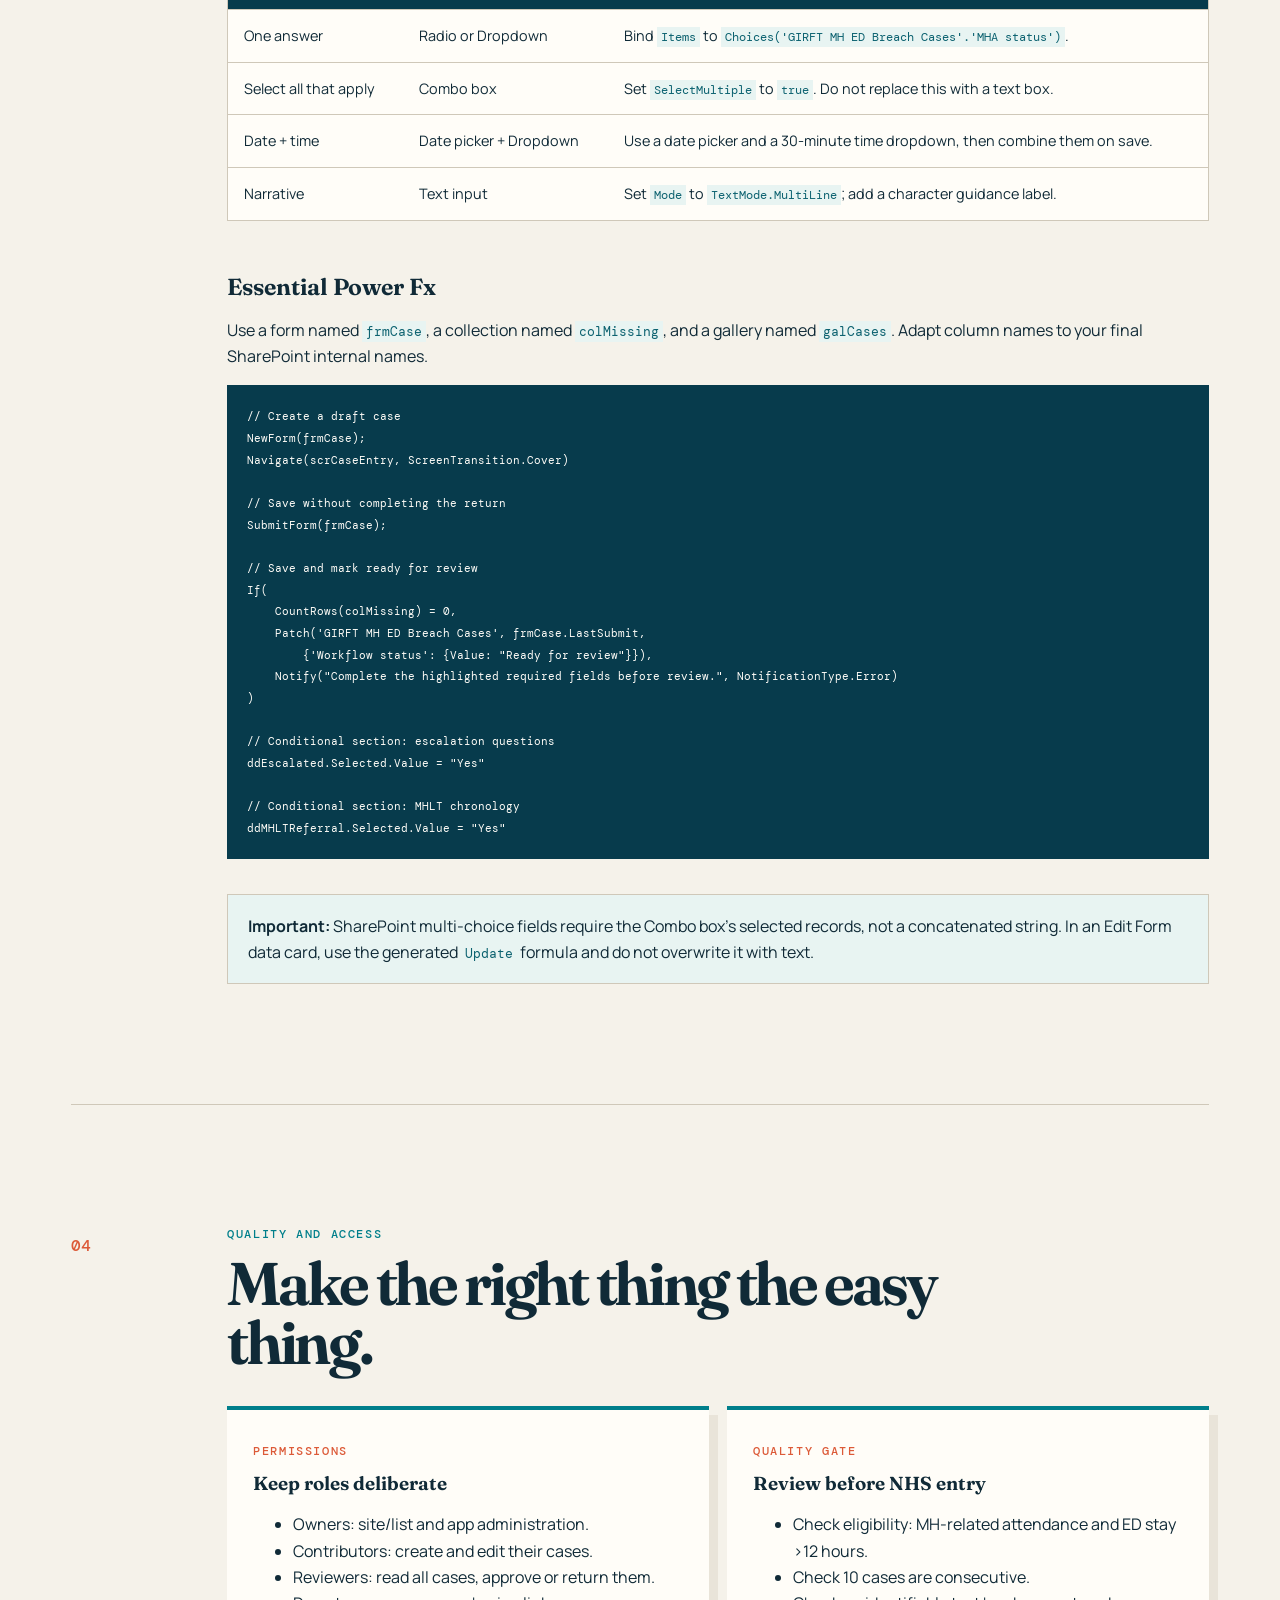
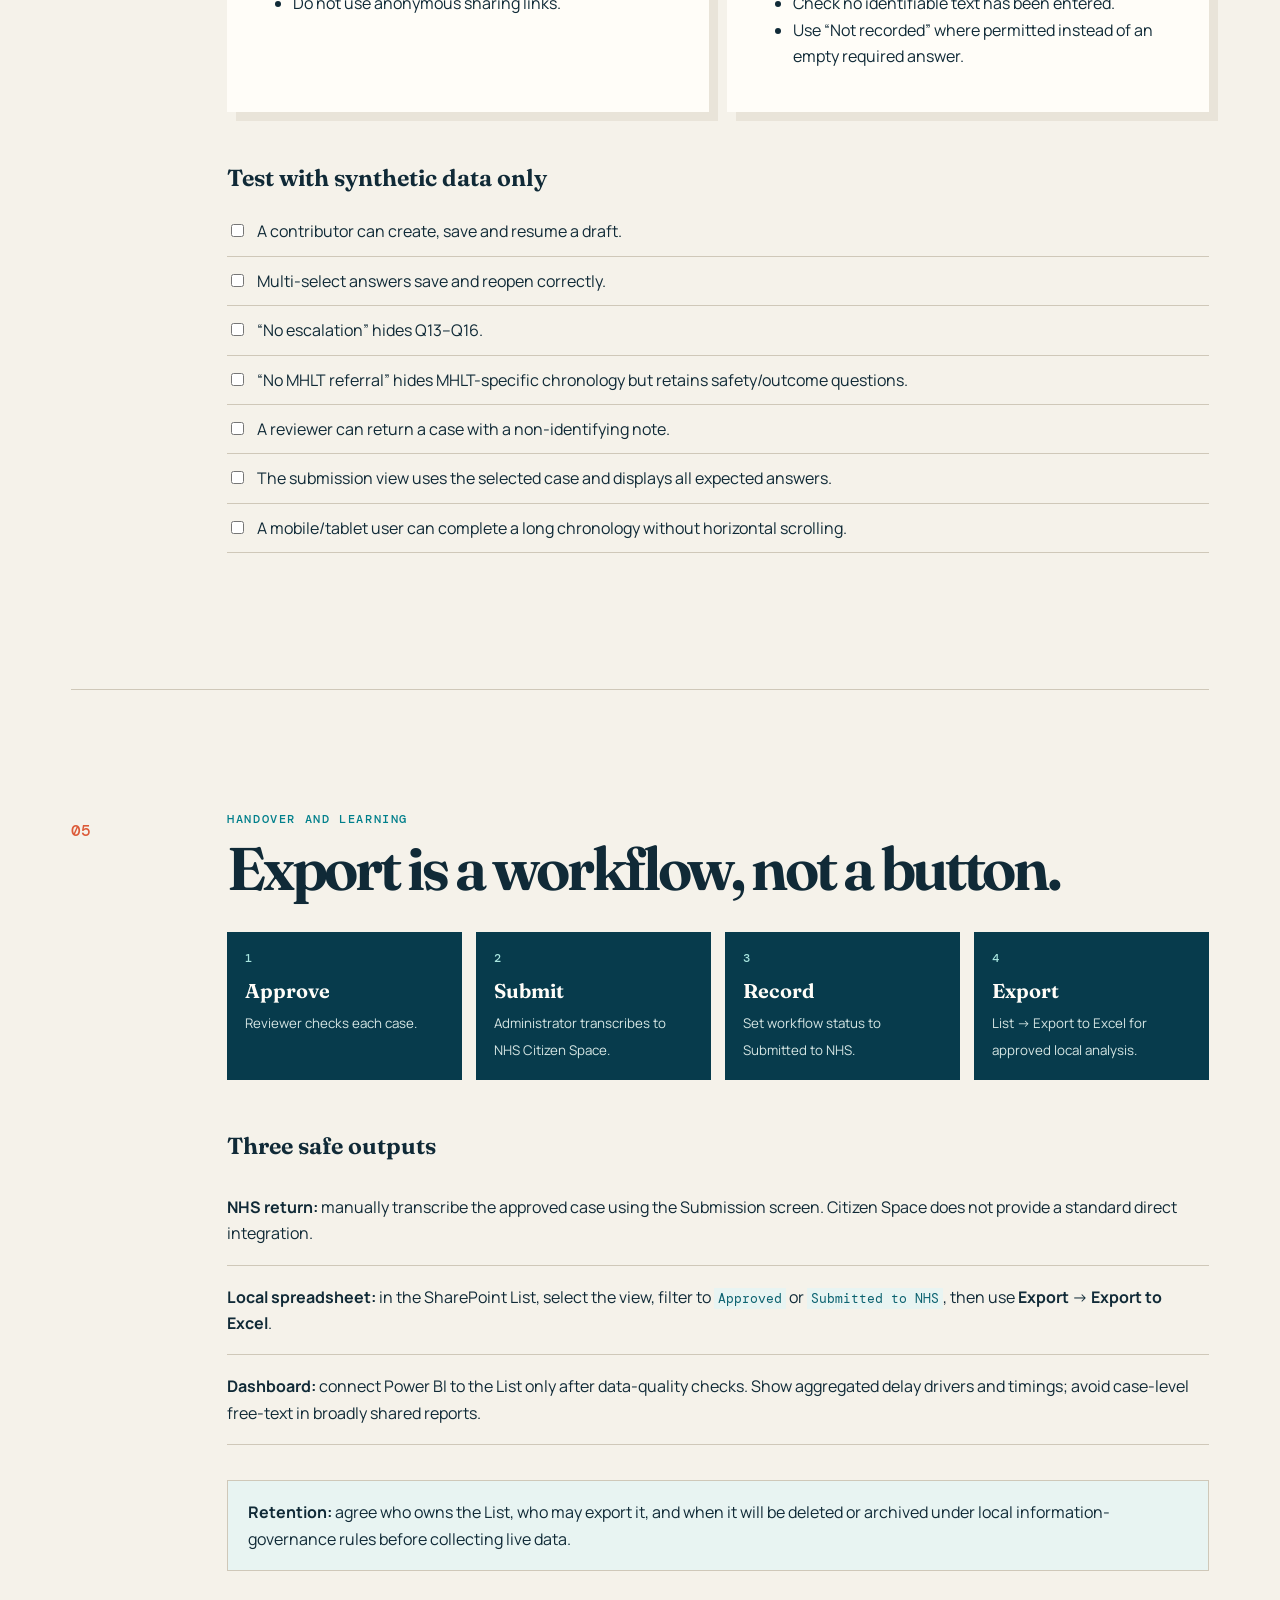
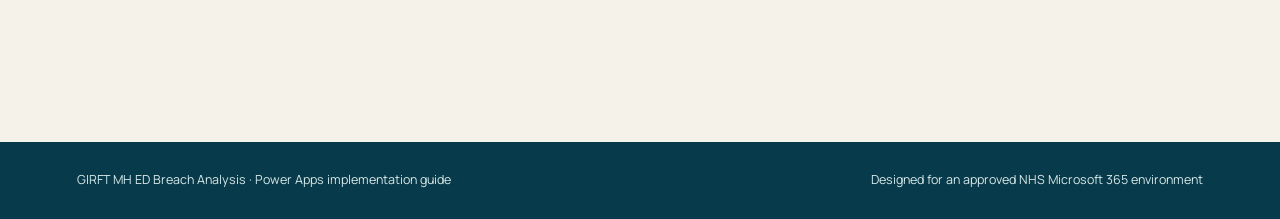
==== commit 8bc649c1: "docs: add complete GIRFT field specification" ====
--- a/index.html
+++ b/index.html
@@ -18,6 +18,7 @@
       <div class="guardrail"><strong>Guardrail:</strong> this is an internal implementation guide, not a clinical record. Do not store patient-identifiable information.</div>
       <nav aria-label="Page sections">
         <a href="#decision">Decide</a>
+        <a href="data-specification.html">Field specification</a>
         <a href="#list">Model data</a>
         <a href="#app">Build app</a>
         <a href="#review">Review</a>
@@ -45,6 +46,7 @@
             </article>
           </div>
           <aside class="note"><strong>Recommended first release:</strong> SharePoint List as the data store, Canvas App as the guided entry interface, Power Automate only for notifications/PDF if approved, and Power BI only after the initial 10 cases are complete.</aside>
+          <p class="reference-link"><a href="data-specification.html">Open the complete 47-question field specification and collection protocol →</a></p>
         </div>
       </section>
 
--- a/styles.css
+++ b/styles.css
@@ -3,6 +3,7 @@
 html { scroll-behavior:smooth; }
 body { margin:0; background:var(--paper); color:var(--ink); font-family:Manrope, sans-serif; font-size:16px; line-height:1.65; }
 .masthead { min-height:92vh; padding:8vw max(6vw, 24px) 48px; color:var(--white); background:radial-gradient(circle at 84% 23%, #147c84 0 11%, transparent 11.5%), radial-gradient(circle at 93% 76%, #db603c 0 7%, transparent 7.5%), linear-gradient(135deg, #062d3c 0%, #073b4c 61%, #0c5560 100%); position:relative; overflow:hidden; }
+.masthead.compact { min-height:62vh; }
 .masthead::after { content:""; position:absolute; inset:0; opacity:.22; background-image:linear-gradient(90deg, transparent 49.8%, rgba(255,255,255,.35) 50%, transparent 50.2%),linear-gradient(0deg, transparent 49.8%, rgba(255,255,255,.35) 50%, transparent 50.2%); background-size:38px 38px; pointer-events:none; }
 .masthead > * { position:relative; z-index:1; max-width:920px; }
 .eyebrow, .kicker, .tag { letter-spacing:.14em; text-transform:uppercase; font-family:"DM Mono", monospace; font-size:.72rem; font-weight:500; }
@@ -40,5 +41,6 @@
 .checklist { list-style:none; padding:0; } .checklist li { padding:11px 0; border-bottom:1px solid var(--line); } .checklist input { accent-color:var(--blue); margin-right:10px; }
 .flow { display:grid; grid-template-columns:repeat(4,1fr); gap:14px; margin:34px 0 20px; } .flow div { padding:18px; background:var(--deep); color:var(--white); } .flow span { display:block; color:#a8e5df; font:500 .78rem "DM Mono", monospace; } .flow strong { display:block; margin:12px 0 6px; font:650 1.25rem Fraunces,serif; } .flow small { color:#d6e6e4; }
 .outputs { padding:0; list-style:none; } .outputs li { padding:18px 0; border-bottom:1px solid var(--line); }
+.reference-link { margin-top:25px; font-weight:700; }
 a { color:#006b77; } footer { display:flex; justify-content:space-between; gap:24px; padding:28px max(6vw,24px); color:#dae8e6; background:var(--deep); font-size:.78rem; }
 @media (max-width:760px) { .masthead { min-height:auto; padding-top:88px; } .chapter { grid-template-columns:1fr; gap:8px; } .two-up,.flow { grid-template-columns:1fr; } .screen-grid { grid-template-columns:repeat(2,1fr); } footer { display:block; } footer span { display:block; margin-bottom:7px; } }
